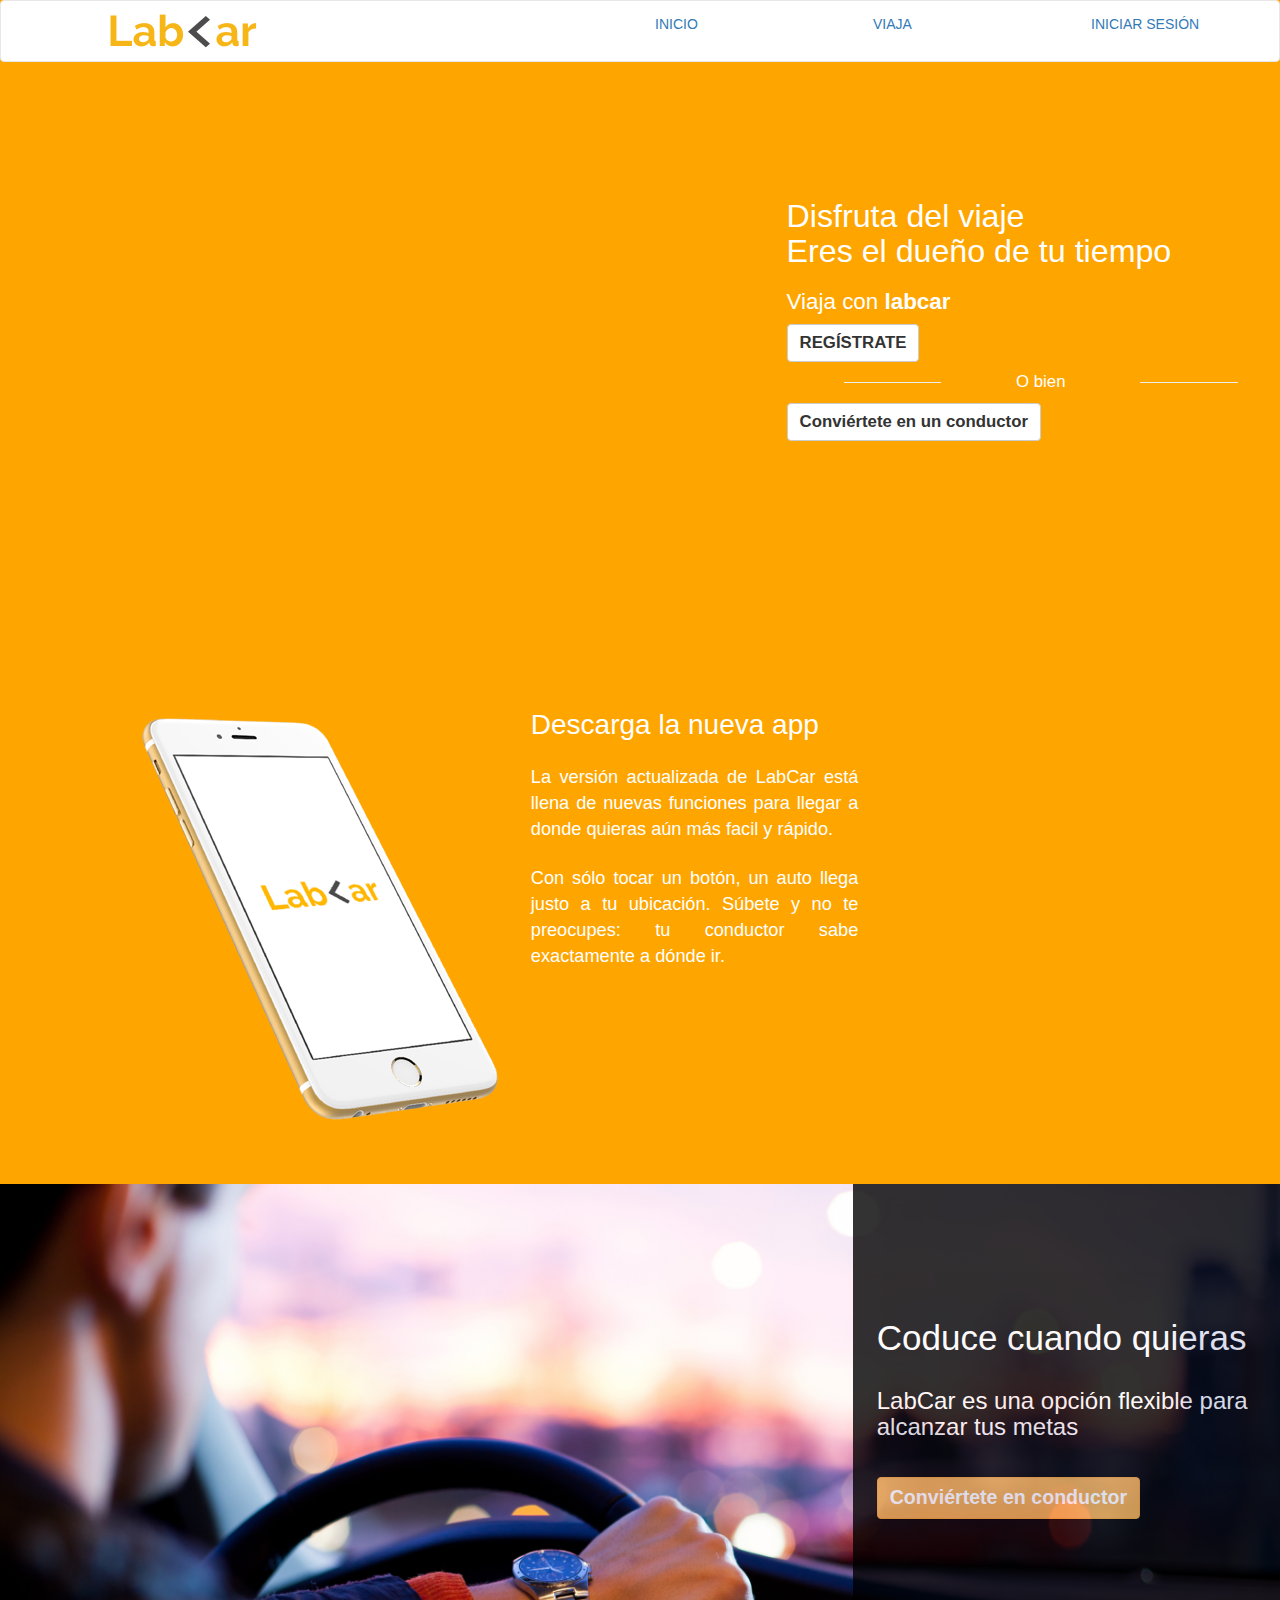
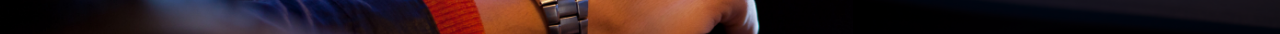
==== index.html @ 3b8ade5a "Corregí detalles que no se guardaron en el commit pasado" ====
<!DOCTYPE html>
<html lang="en">
<head>
    <meta charset="UTF-8">
    <title>Labcar</title>
    <link rel="stylesheet" href="css/bootstrap.min.css">
    <link rel="stylesheet" href="css/main.css">
    
</head>
<body>
    <header>
        <nav class="navbar navbar-default" id="headerNav">   

            <div class="row">

               <div class="col-md-1">

                </div>

                <div class="col-md-5">
                    <img src="img/logoForma.png" alt=""> 
                </div>

                <div class="col-md-2">
                    <a href="index.html">INICIO</a>
                </div>

                <div class="col-md-2">
                    <a href="">VIAJA</a>
                </div>

                <div class="col-md-2">
                    <a href="login.html">INICIAR SESIÓN</a>
                </div>
            </div>
        </nav>
    </header>
    
    <section class="row" id="header">
           <section class="row">
            <div class="col-md-7"></div>
            <div class="col-md-5 bg-divIndex">
                <div class="row">
                    <h2>Disfruta del viaje</h2>
                    <h2>Eres el dueño de tu tiempo</h2>
                </div>
                <div class="row">
                    <h3>Viaja con <strong>labcar</strong></h3>
                </div>
                <div class="row">
                    <div class="btn-group" role="group" aria-label="registrate">
                        <button type="button" class="btn btn-default"><strong> REGÍSTRATE </strong></button>
                    </div>
                </div>
                <div class="row">
                    <div class="col-md-1">
                    </div>
                    <div class="col-md-3">
                        <hr>
                    </div>
                    <div class="col-md-4">
                        <h5>
                            O bien
                        </h5>
                    </div>
                    <div class="col-md-3">
                        <hr>
                    </div>
                    <div class="col-md-1">
                    </div>
                </div>
                <div class="row">
                    <div class="btn-group" role="group" aria-label="registrate">
                        <button type="button" class="btn btn-default"><strong>
                        Conviértete en un conductor
                        </strong></button>
                    </div>
                </div>
            </div>
       </section>
       
        
    </section>
    
    <section class="row bg-dos">
       <div class="col-md-1">
        </div>
        <div class="col-md-4">
            <img src="img/iPhone6Plus.png" alt="iphone">
        </div>
         <div class="col-md-3 text-justify">
           <div class="col-md-10"></div>
            <div class="row">
                <h3>Descarga la nueva app</h3>
            </div>
            <div class="row">
                <p>La versión actualizada de LabCar está llena de nuevas funciones para llegar a donde quieras aún más facil y rápido.</p>
            </div>
            <div class="row">
                <p>Con sólo tocar un botón, un auto llega justo a tu ubicación. Súbete y no te preocupes: tu conductor sabe exactamente a dónde ir.</p>
            </div>
        </div>
    </section>
    
    <section class="row sec-tres">
       
       <div class="col-md-8">
       </div>
       <div class="col-md-4 bg-tres">
           <div class="row"></div>
           <div class="row">
               <h2>Coduce cuando quieras</h2>
           </div>
           <div class="row">
               <h3>LabCar es una opción flexible para alcanzar tus metas</h3>
           </div>
           <div class="row">
               <div class="btn-group" role="group" aria-label="...">
                 <button type="button" class="btn btn-warning"><strong>Conviértete en conductor</strong></button>
               </div>
           </div>
       </div>
        
    </section>
    
  
  
  
  
   <script src="https://ajax.googleapis.com/ajax/libs/jquery/1.12.4/jquery.min.js"></script>
   <script src="assets/js/bootstrap.min.js"></script>
   <script src="js/main.js"></script> 
</body>
</html>
---- css/main.css ----
body{
    padding: 0;
    margin: 0;
    background-color: orange;
}

/* INDEX - nav */

#headerNav {
    background-color: white;
    padding-top: 1%;
    padding-bottom: 1%;
}

.pd-t-nav{
    padding-top: .6%;
}

#header div a {
    font-family: sans-serif;
    color: black;
    font-size: 1em;
    width: 100%;
}

/* INDEX - fondo */
#header {
    background-image: url(/img/taxi.jpg);
    background-position: bottom;
    background-repeat: no-repeat;
    background-size: cover;
    width: 100%;
    height: 660px;
    margin-top: -5%;
    margin-left: 0;
}

/* INDEX - div arriba */
.bg-divIndex{
    background-color: orange;
    margin-top: 10%;
    text-align: left;
    color: white;
    margin-left: 0;
    padding-left: 4%;
    padding-bottom: 2%;
    font-family: sans-serif;
}

.bg-divIndex h2 {
    font-size: 2.3em;
    margin-bottom: -4%;
}

.bg-divIndex h3 {
    font-size: 1.6em;
    margin-top: 8%;
}

.bg-divIndex h5 {
    font-size: 1.2em;
    margin-top: 8%;
    text-align: center;
}

.bg-divIndex div div button{
    font-size: 1.2em;
    
}

/*SECCIÓN DOS */

.bg-dos {
    background-color: orange;
    padding-bottom: 5%;
}

.bg-dos div img {
    margin-top: 10%;
    margin-left: 8%; 
}

.bg-dos div h3 {
    font-size: 2em;
    color: white;
    margin-top: 10%;
}
.bg-dos div p {
    color: white;
    font-size: 1.3em;
    margin-top: 4%;
}

/*SECCION TRES  */

.sec-tres{
    background-image: url(/img/conduce.jpg);
    background-size: cover;
    background-repeat: no-repeat;
    background-position: top;
    width: 100%;
    height: 450px;
    margin-left: 0;
}

.bg-tres {
    background-color: black;
    padding-left: 3%;
    padding-bottom: 2%;
    padding-top: 9%;
    opacity: 0.75;
    color: white;
    height: 100%;
}

.sec-tres div h2  {
    font-size: 2.5em;
}

.sec-tres div {
    opacity: 0.8;
}


.sec-tres div div  {
    opacity: 1.0;
}


.sec-tres div div button  {
    font-size: 1.4em;
    opacity: 1.0;
    margin-top: 10%;
}


/* INICIA SESIÓN - form */

.bg-form{
    background-color: ghostwhite;    
}

.pd-l-form {
    padding-top: 5%;
    padding-left: 6%;
}

#imgForm {
    width: 35%;
    margin-left: 22%;
    margin-top: -9%;
    margin-bottom: 5%;
}
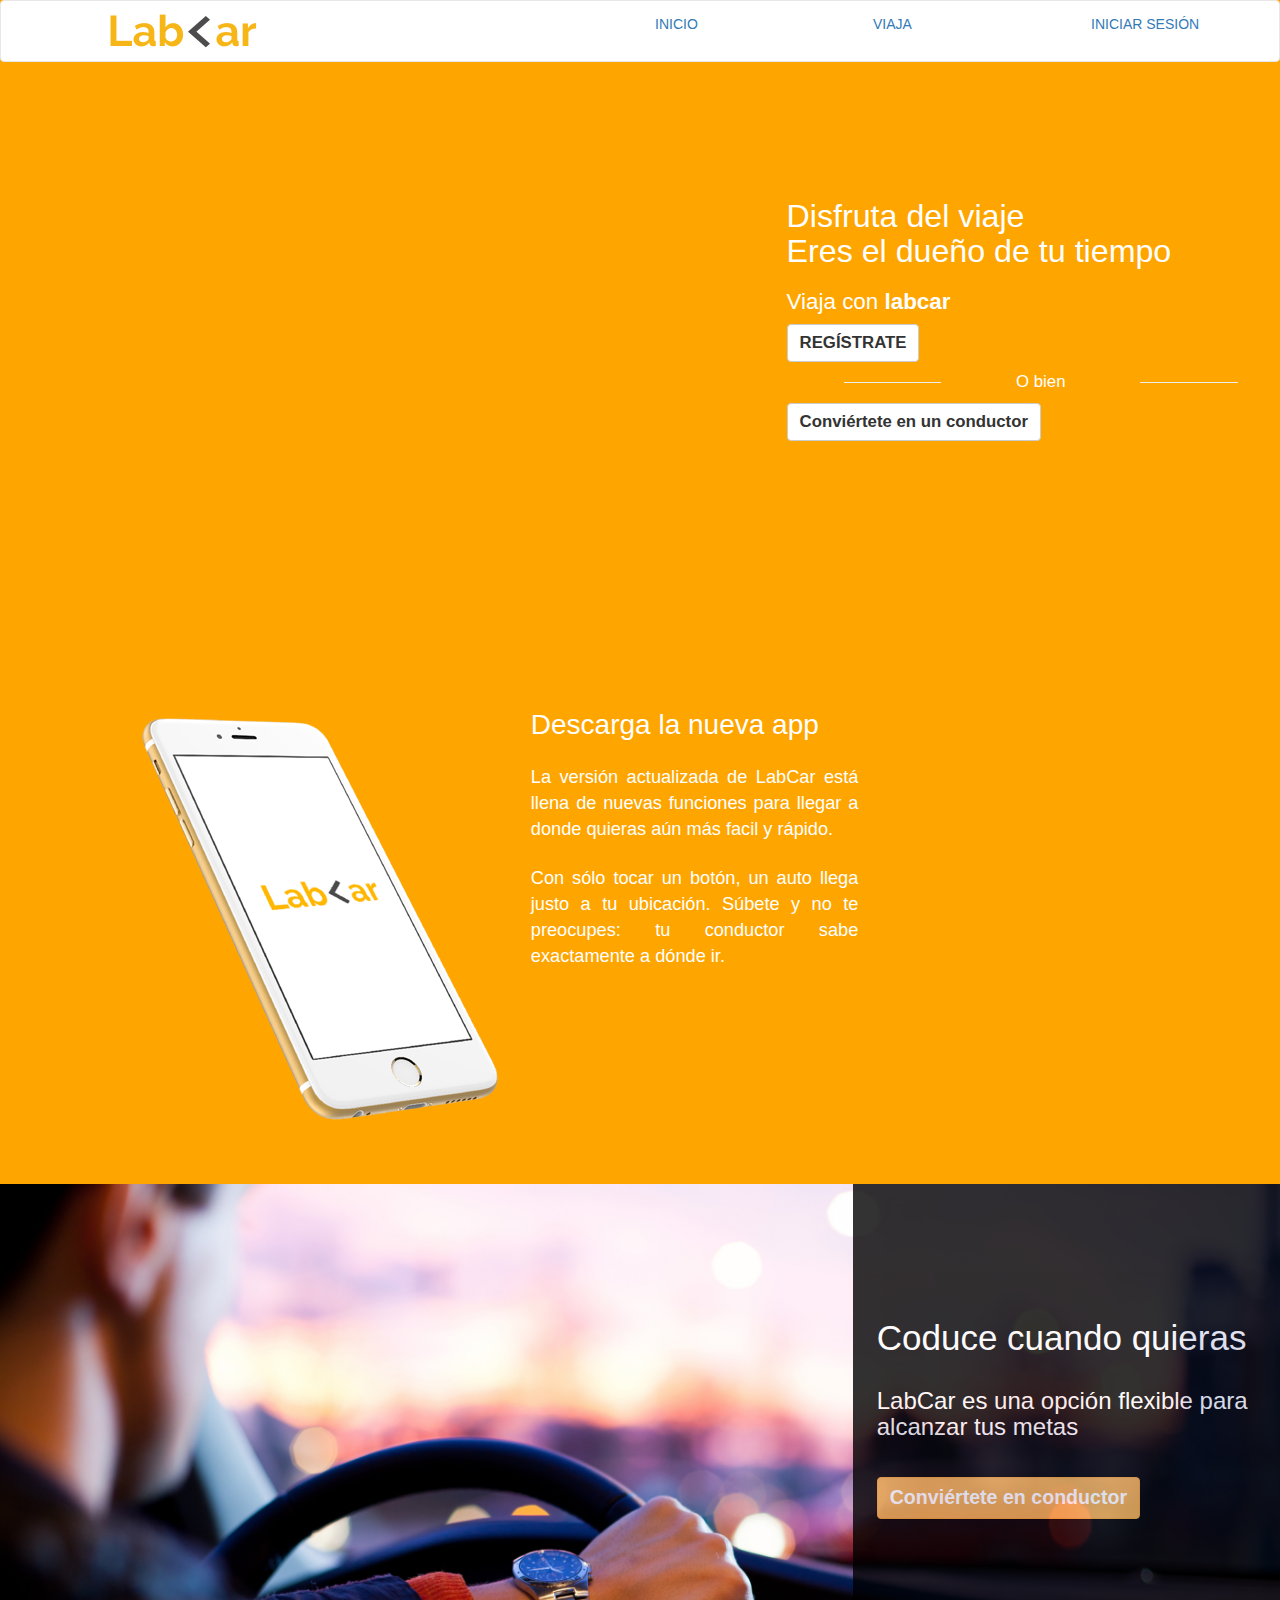
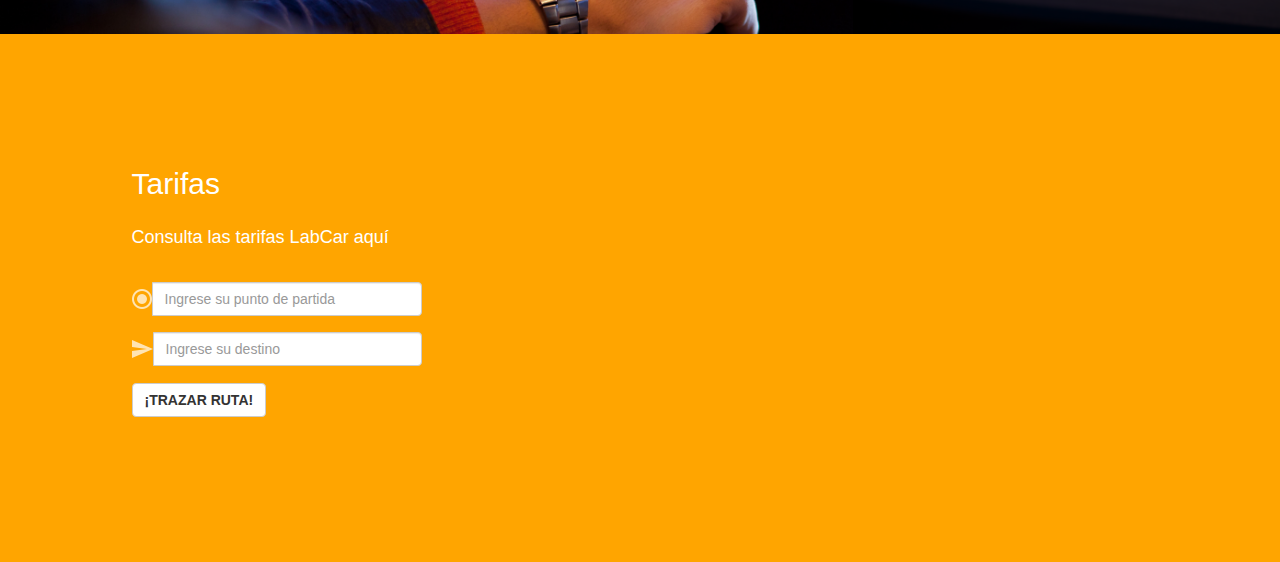
==== commit d9b04510: "Maqueté sección cuatro" ====
--- a/index.html
+++ b/index.html
@@ -123,6 +123,54 @@
         
     </section>
     
+    <section class="row sec-cuatro">
+      
+       <div class="col-md-1"></div>
+       <div class="col-md-3 bg-cuatroIzq">
+           <div class="row">
+               <h2>
+                   Tarifas
+               </h2>
+           </div>
+           <div class="row">
+               <h4>Consulta las tarifas LabCar aquí</h4>
+           </div>
+           <div class="row">
+
+           </div>
+           <div class="row">
+                <div class="input-group">
+                  <span class="input-group-btn">
+                    <img src="img/shape.png" alt="#">
+                  </span>
+                  <input type="text" class="form-control" placeholder="Ingrese su punto de partida">
+                </div>
+           </div>
+           <div class="row">
+                <div class="input-group ">
+                  <span class="input-group-btn">
+                    <img src="img/shape2.png" alt="#">
+                  </span>
+                  <input type="text" class="form-control" placeholder="Ingrese su destino">
+                </div>
+           </div>
+           
+           <div class="row">
+            <div class="btn-group" role="group" aria-label="...">
+              <button type="button" class="btn btn-default">
+                  <strong>¡TRAZAR RUTA!</strong>
+              </button>
+            </div>
+       </div>
+       
+       </div>
+       
+       
+       <div class="col-md-5"></div>
+       <div class="col-md-1"></div>
+        
+    </section>
+    
   
   
   
--- a/css/main.css
+++ b/css/main.css
@@ -134,6 +134,29 @@
 }
 
 
+/*SECCIÓN CUATRO*/
+
+.bg-cuatroIzq {
+    text-align: left;
+    padding-left: 4%;
+    color: white;
+    margin-top: 8%;
+    margin-bottom: 11%;
+}
+
+.bg-cuatroIzq div {
+    margin-top: 3%;
+}
+
+.bg-cuatroIzq div div button {
+    margin-bottom: 1%;
+}
+
+iframe {
+    margin-top: 10%;
+    margin-left: 10%;
+}
+
 /* INICIA SESIÓN - form */
 
 .bg-form{
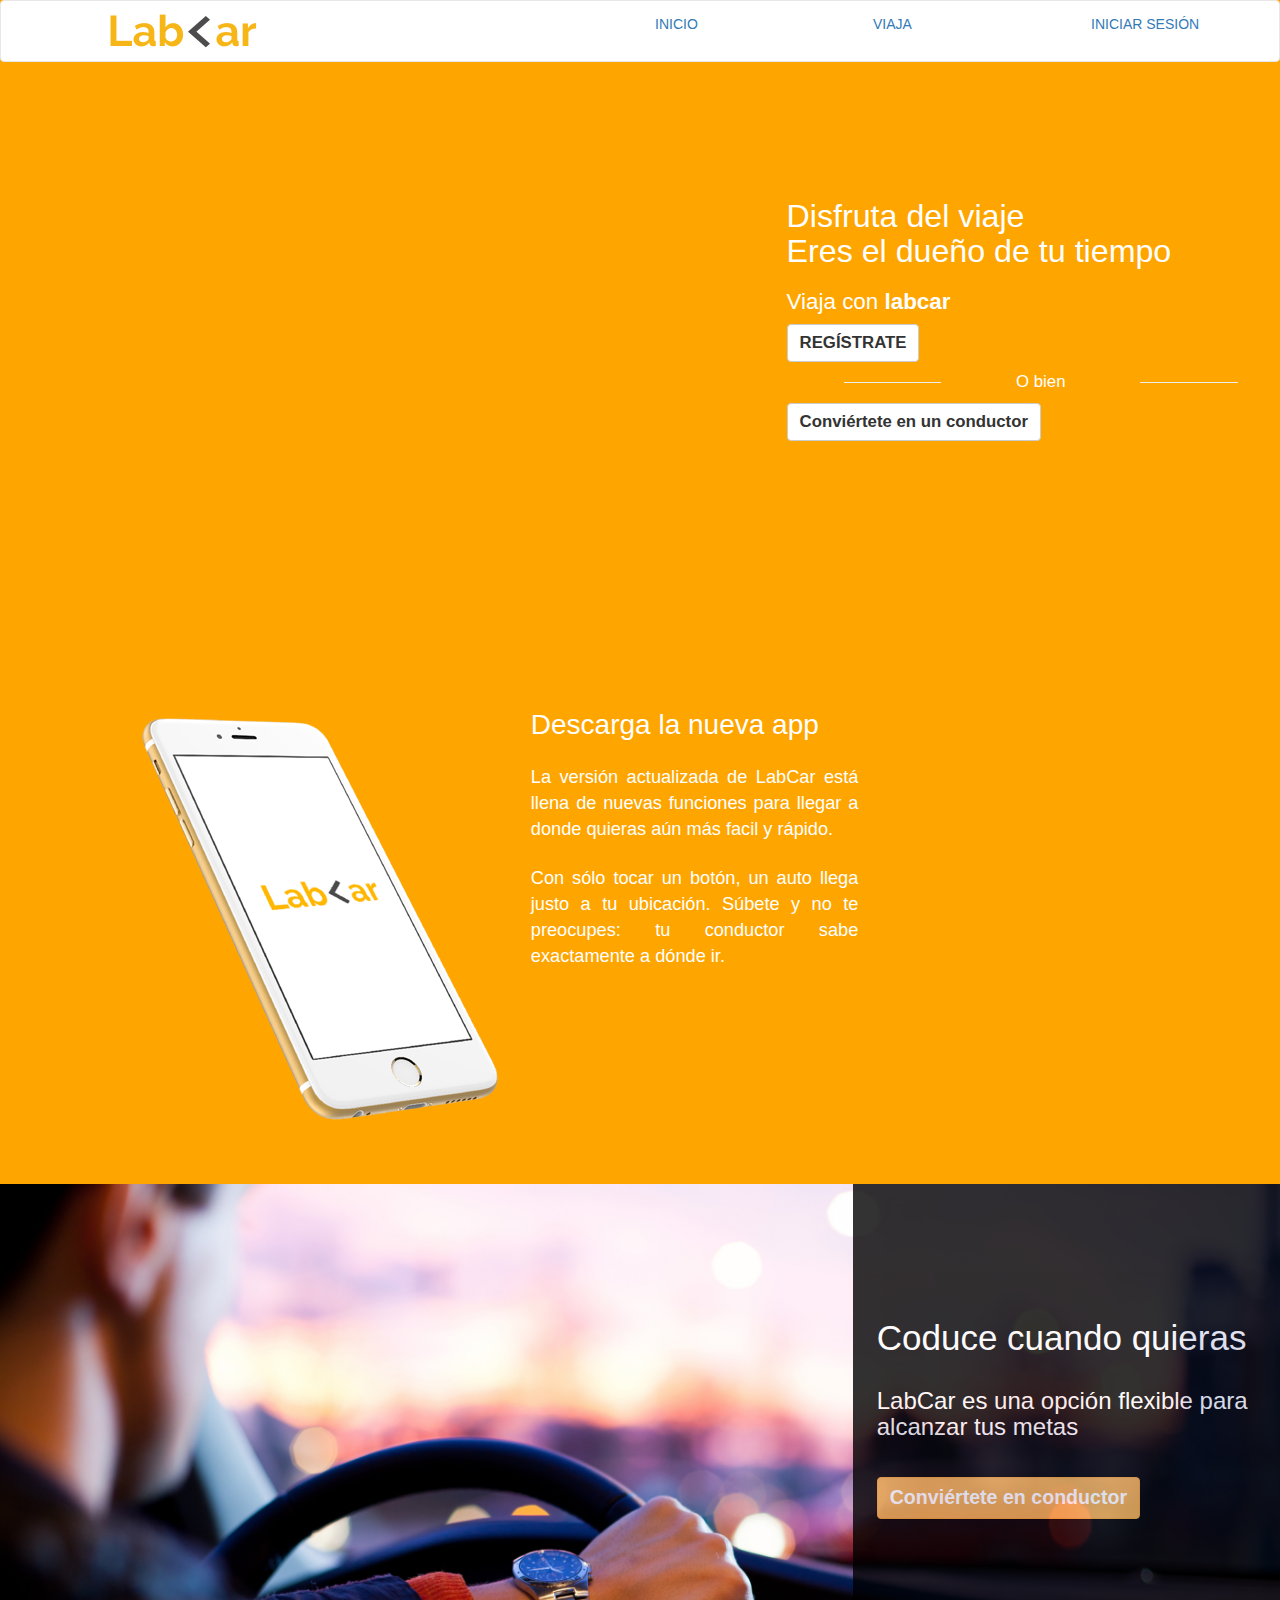
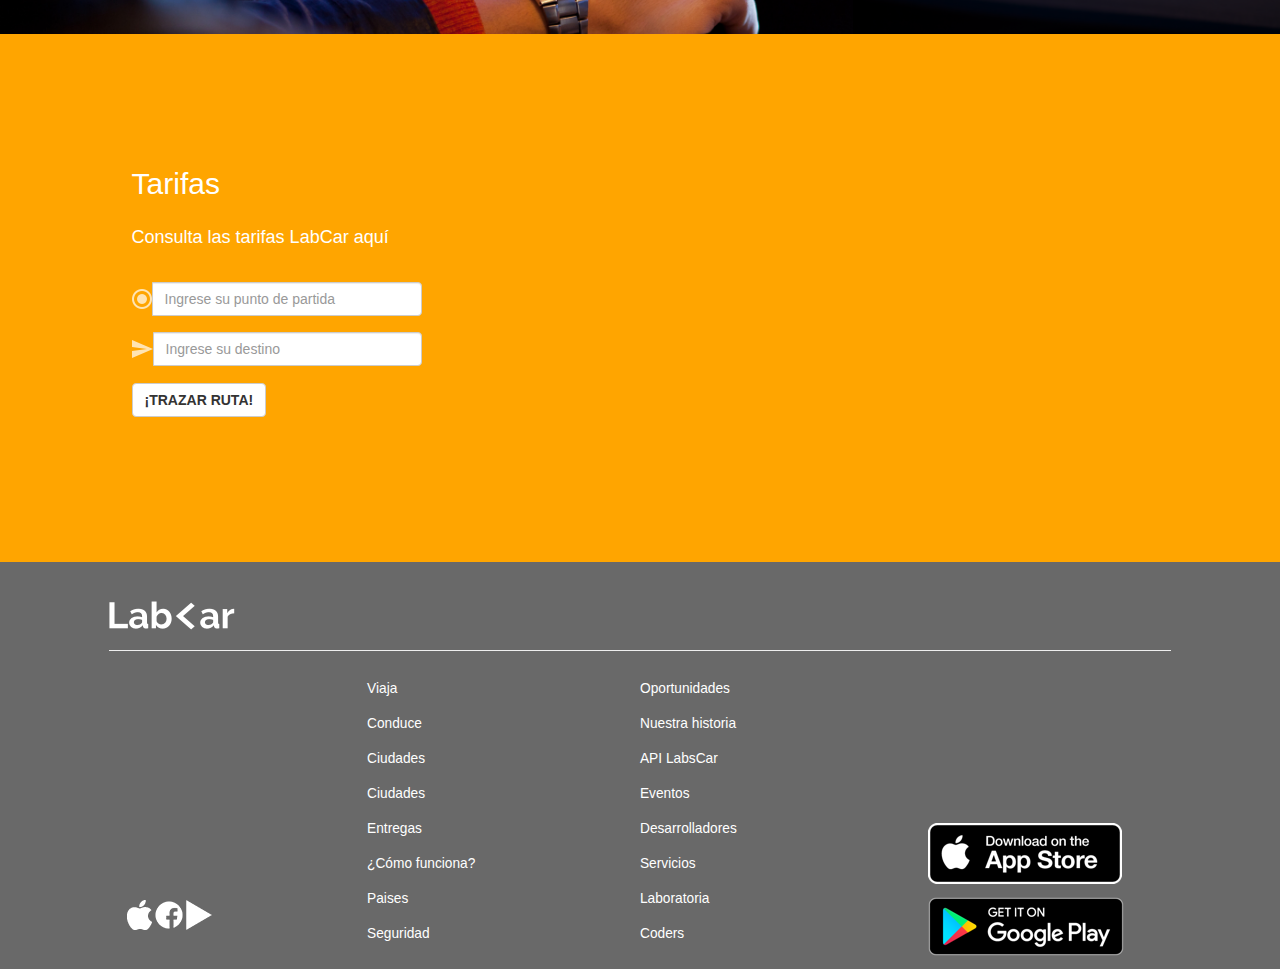
==== commit 71a4d200: "Maqueté y trminé footer" ====
--- a/index.html
+++ b/index.html
@@ -166,12 +166,117 @@
        </div>
        
        
-       <div class="col-md-5"></div>
+       <div class="col-md-5">
+           <iframe src="https://www.google.com/maps/embed?pb=!1m18!1m12!1m3!1d15002228.04139177!2d-111.57385026344815!3d23.364570931421973!2m3!1f0!2f0!3f0!3m2!1i1024!2i768!4f13.1!3m3!1m2!1s0x84043a3b88685353%3A0xed64b4be6b099811!2zTcOpeGljbw!5e0!3m2!1ses-419!2smx!4v1495567314153" width="600" height="450" frameborder="0" style="border:0" allowfullscreen></iframe>
+       </div>
        <div class="col-md-1"></div>
         
     </section>
     
-  
+    <footer>
+        <section class="row">
+            <section class="col-md-1"></section>
+            <section class="col-md-10">
+                <div class="row">
+                   <div class="col-md-2">
+                       <img src="img/logoBlanco.png" alt="logo">
+                   </div>
+                </div>
+                <div class="row">
+                    <div class="col-md-12">
+                        <hr>
+                    </div>
+                </div>
+                <!--Empiezan las divisiones internas-->
+                <div class="row">
+                    <div class="col-md-2 pd-appsUno">
+                        <div class="col-md-1">
+                            <img src="img/apple.png" alt="">
+                        </div>
+                        <div class="col-md-1">
+                            <img src="img/fb.png" alt="">
+                        </div>
+                        <div class="col-md-1">
+                            <img src="img/play.png" alt="">
+                        </div>
+                    </div>
+                    <div class="col-md-1"></div>
+                    <div class="col-md-2">
+                        <div class="row">
+                            <h5>Viaja</h5>
+                        </div>
+                        <div class="row">
+                            <h5>Conduce</h5>
+                        </div>
+                        <div class="row">
+                            <h5>Ciudades</h5>
+                        </div>
+                        <div class="row">
+                            <h5>Ciudades</h5>
+                        </div>
+                        <div class="row">
+                            <h5>Entregas</h5>
+                        </div>
+                        <div class="row">
+                            <h5>¿Cómo funciona?</h5>
+                        </div>
+                        <div class="row">
+                            <h5>Paises</h5>
+                        </div>
+                        <div class="row">
+                            <h5>Seguridad</h5>
+                        </div>
+                    </div>
+                    <div class="col-md-1"></div>
+                    <div class="col-md-2">
+                        <div class="row">
+                            <h5>Oportunidades</h5>
+                        </div>
+                        <div class="row">
+                            <h5>Nuestra historia</h5>
+                        </div>
+                        <div class="row">
+                            <h5>API LabsCar</h5>
+                        </div>
+                        <div class="row">
+                            <h5>Eventos</h5>
+                        </div>
+                        <div class="row">
+                            <h5>Desarrolladores</h5>
+                        </div>
+                        <div class="row">
+                            <h5>Servicios</h5>
+                        </div>
+                        <div class="row">
+                            <h5>Laboratoria</h5>
+                        </div>
+                        <div class="row">
+                            <h5>Coders</h5>
+                        </div>
+                    </div>
+                    <div class="col-md-1"></div>
+                    <div class="col-md-2">
+                        <div class="row pd-apps">
+                            <div class="col-md-12">
+                                <img src="img/appstore.png" alt="">
+                            </div>
+                            <div class="col-md-12"></div>
+                        </div>
+                        <div class="row">
+                            <div class="col-md-12">
+                                <img src="img/enBadgeWebGeneric.png" alt="">
+                            </div>
+                            <div class="col-md-12"></div>
+                        </div>
+                        <div class="row"></div>
+                    </div>
+                    <div class="col-md-1"></div>
+                </div>
+                <!--terminan las divisiones internas-->
+            </section>
+            <section class="col-md-1"></section>
+        </section>
+    </footer>
   
   
   
--- a/css/main.css
+++ b/css/main.css
@@ -157,6 +157,30 @@
     margin-left: 10%;
 }
 
+/*FOOTER*/
+
+footer{
+    background-color: dimgrey;
+    color: white;
+    padding-top: 3%;
+}
+
+footer section div div div h5 {
+    font-size: .98em;
+}
+
+footer section div div div img {
+    margin-bottom: 8%;
+}
+
+.pd-appsUno {
+    padding-top: 21%;
+}
+
+.pd-apps {
+    padding-top: 100%;
+}
+
 /* INICIA SESIÓN - form */
 
 .bg-form{
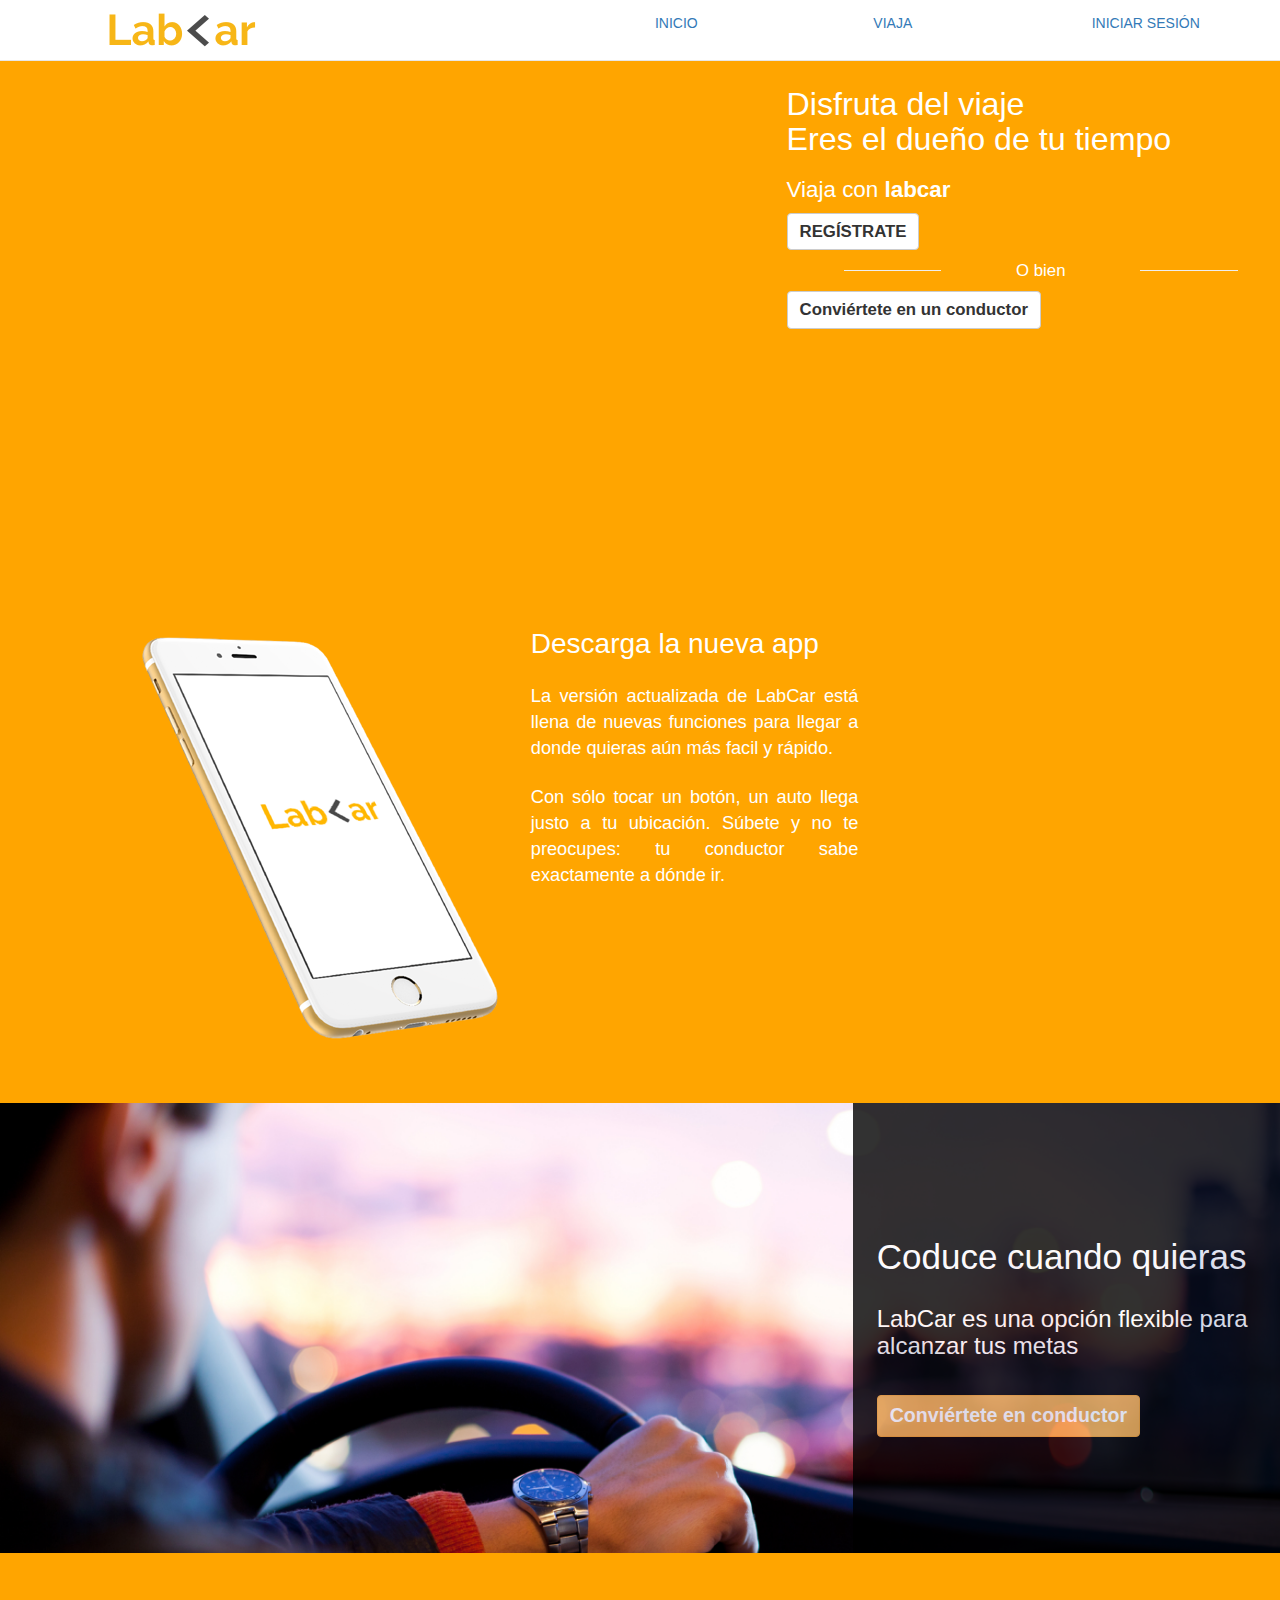
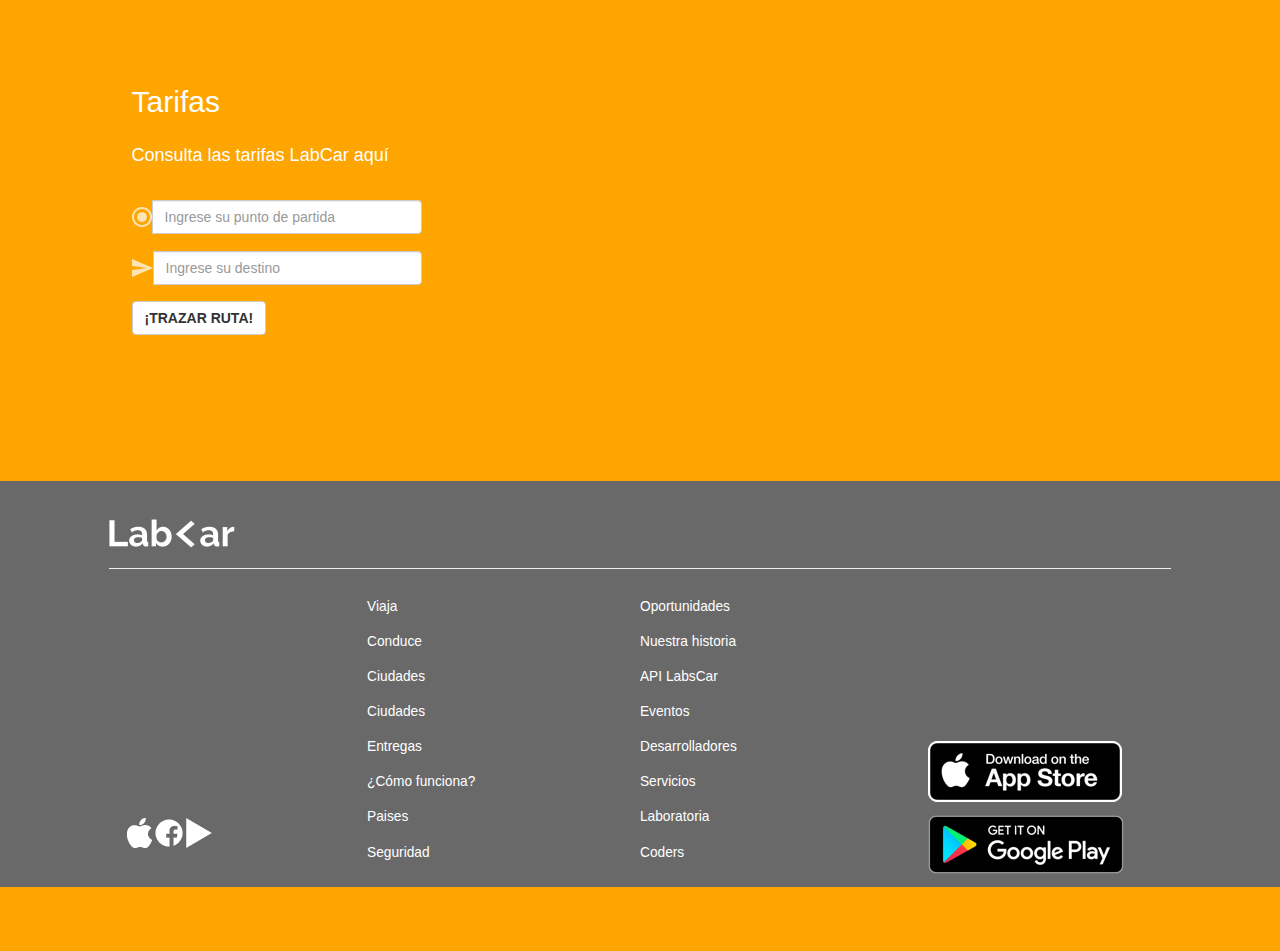
==== commit 04bf1ec0: "Corregí nav" ====
--- a/index.html
+++ b/index.html
@@ -9,7 +9,7 @@
 </head>
 <body>
     <header>
-        <nav class="navbar navbar-default" id="headerNav">   
+        <nav class="navbar navbar-default navbar-fixed-top" id="headerNav">   
 
             <div class="row">
 
@@ -18,7 +18,7 @@
                 </div>
 
                 <div class="col-md-5">
-                    <img src="img/logoForma.png" alt=""> 
+                    <img src="img/logoForma.png" alt="#"> 
                 </div>
 
                 <div class="col-md-2">
@@ -26,11 +26,11 @@
                 </div>
 
                 <div class="col-md-2">
-                    <a href="">VIAJA</a>
+                    <a href="#">VIAJA</a>
                 </div>
 
                 <div class="col-md-2">
-                    <a href="login.html">INICIAR SESIÓN</a>
+                    <a href="#" id="iniciarSesion">INICIAR SESIÓN</a>
                 </div>
             </div>
         </nav>
@@ -190,13 +190,13 @@
                 <!--Empiezan las divisiones internas-->
                 <div class="row">
                     <div class="col-md-2 pd-appsUno">
-                        <div class="col-md-1">
+                        <div class="col-md-2">
                             <img src="img/apple.png" alt="">
                         </div>
-                        <div class="col-md-1">
+                        <div class="col-md-2">
                             <img src="img/fb.png" alt="">
                         </div>
-                        <div class="col-md-1">
+                        <div class="col-md-2">
                             <img src="img/play.png" alt="">
                         </div>
                     </div>
@@ -258,13 +258,13 @@
                     <div class="col-md-2">
                         <div class="row pd-apps">
                             <div class="col-md-12">
-                                <img src="img/appstore.png" alt="">
+                                <img src="img/appstore.png" alt="#">
                             </div>
                             <div class="col-md-12"></div>
                         </div>
                         <div class="row">
                             <div class="col-md-12">
-                                <img src="img/enBadgeWebGeneric.png" alt="">
+                                <img src="img/enBadgeWebGeneric.png" alt="#">
                             </div>
                             <div class="col-md-12"></div>
                         </div>
@@ -277,7 +277,43 @@
             <section class="col-md-1"></section>
         </section>
     </footer>
-  
+    
+ 
+    <div class="modal">
+        <form class="form-horizontal col-md-4 pd-l-form bg-form">
+            <div class="col-md-12 align-center">
+                <img src="img/user.jpg" id="imgForm">
+            </div>
+         
+          <div class="form-group input-group">
+            <div class="input-group-addon glyphicon glyphicon-user"></div>
+            <div class="col-sm-10">
+              <input type="email" class="form-control" id="inputEmail3" placeholder="Email">
+            </div>
+          </div>
+          <div class="form-group input-group">
+            <div class="input-group-addon glyphicon glyphicon-lock"></div>
+            <div class="col-sm-10">
+              <input type="password" class="form-control" id="inputPassword3" placeholder="Password">
+            </div>
+          </div>
+          <div class="form-group">
+            <div class="col-sm-offset-2 col-sm-10">
+              <div class="checkbox">
+                <label>
+                  <input type="checkbox"> Remember me
+                </label>
+              </div>
+            </div>
+          </div>
+          <div class="form-group">
+            <div class="col-sm-offset-2 col-sm-10">
+              <button type="submit" class="btn btn-default">Sign in</button>
+            </div>
+          </div>
+    </form>
+</div>
+
   
   
    <script src="https://ajax.googleapis.com/ajax/libs/jquery/1.12.4/jquery.min.js"></script>
